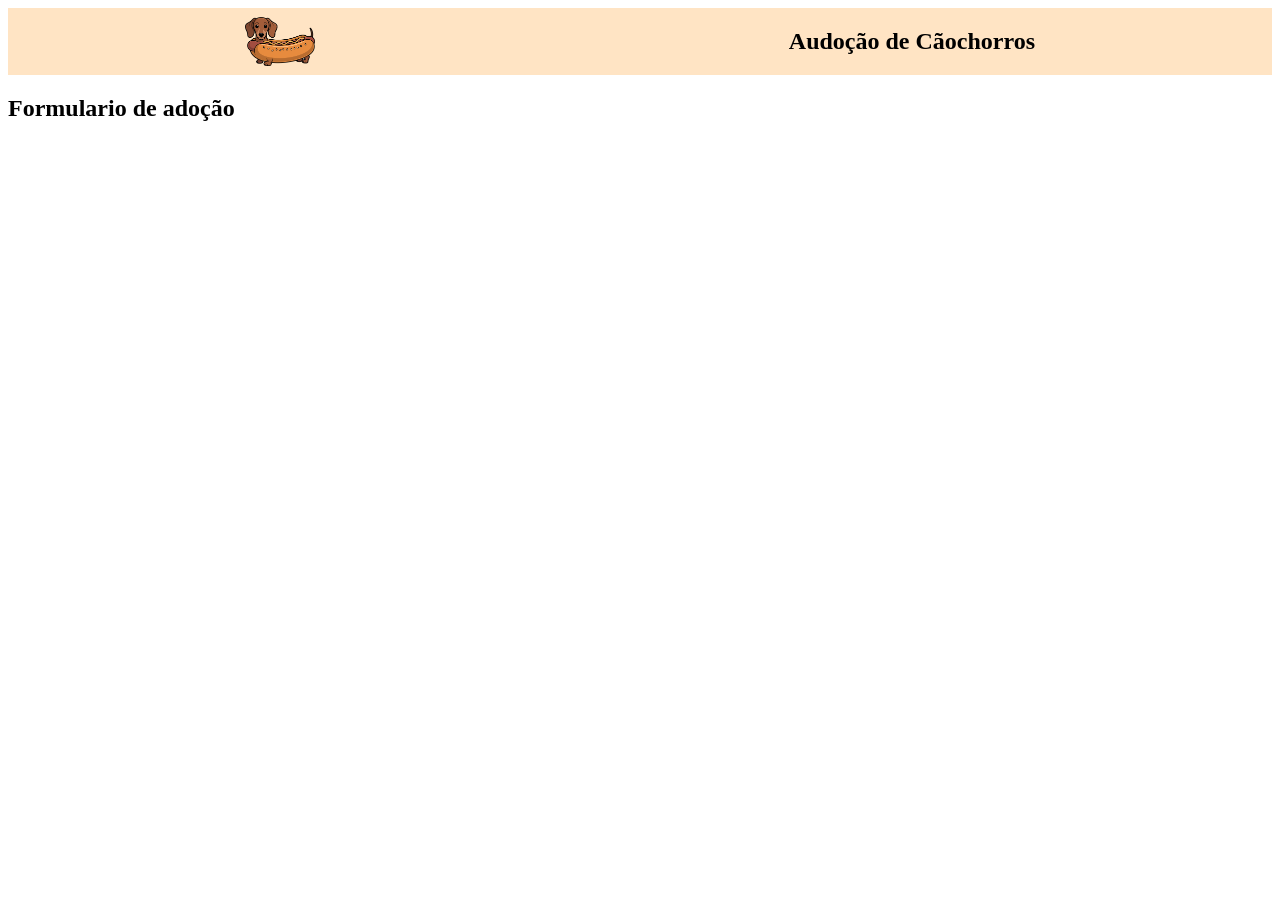
==== index.html @ 515f4a88 "add- adicionei nav" ====
<html lang="en">
<head>
    <meta charset="UTF-8">
    <meta name="viewport" content="width=device-width, initial-scale=1.0">
    <title>Projeto Adoção</title>
    <link rel="stylesheet" href="Style.css">
</head>
<body>
    <header>
        <nav>
            <img id="salsicha" src="assets/tl.webp" alt="cachorro salsicha">
            <h1>Audoção de Cãochorros</h1>
            
        </nav>
    </header>

    <main>
        <h2>Formulario de adoção</h2>
        
    </main>

    <footer>

    </footer>
</body>
<script src="java.js"></script>
</html>
---- Style.css ----
nav {
    display: flex;
    justify-content: space-around;
    align-items: center;
    background-color: bisque;
}
#salsicha {
    width: 70px;
}
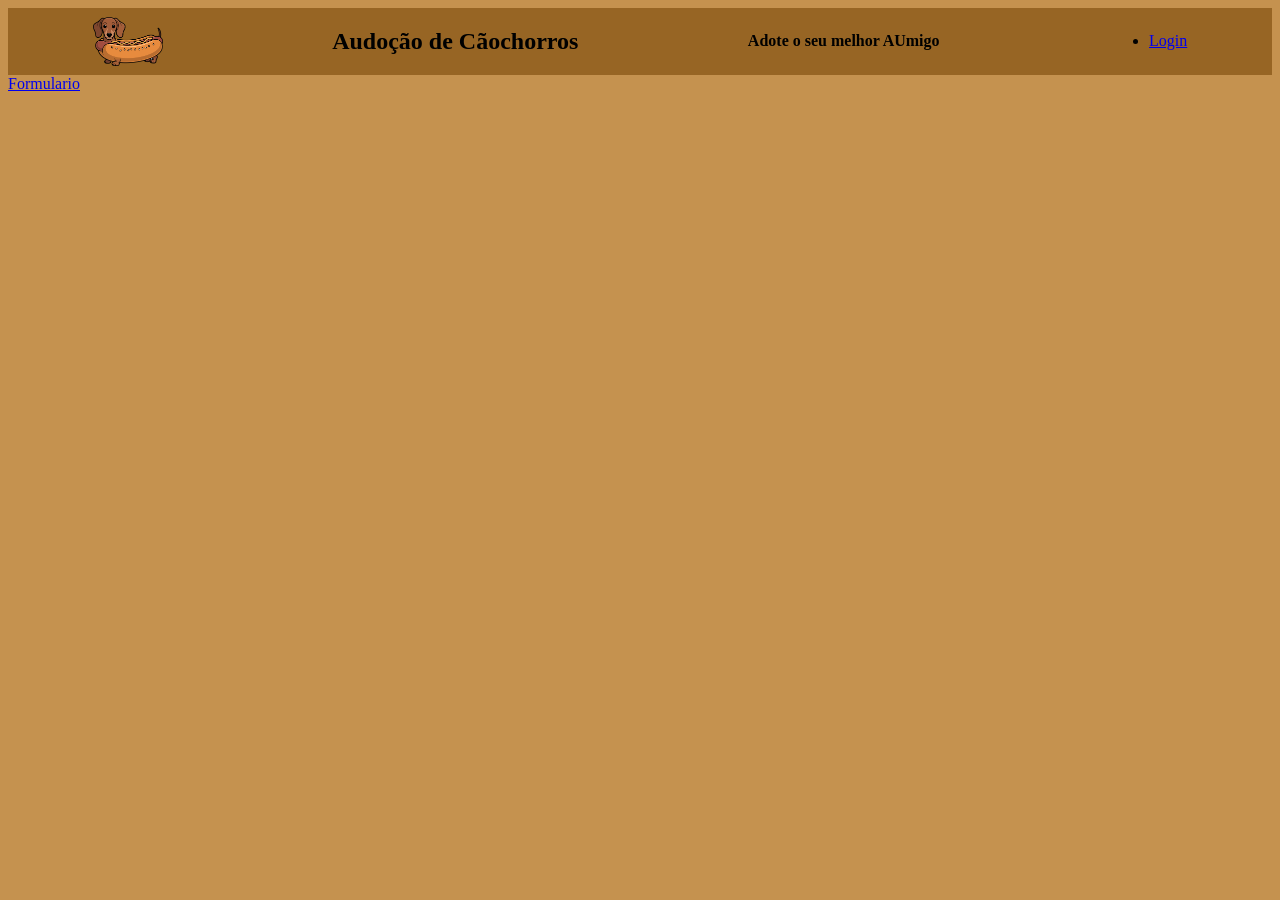
==== commit eb3cdc41: "add - adicionei index para login e formulario" ====
--- a/index.html
+++ b/index.html
@@ -10,13 +10,17 @@
         <nav>
             <img id="salsicha" src="assets/tl.webp" alt="cachorro salsicha">
             <h1>Audoção de Cãochorros</h1>
-            
+            <h4>Adote o seu melhor AUmigo</h4>
+            <ul>
+                <li><a href="login.html">Login</a></li>
+            </ul>
         </nav>
     </header>
 
     <main>
-        <h2>Formulario de adoção</h2>
+        <a href="formulario.html">Formulario</a>
         
+            </form>
     </main>
 
     <footer>
--- a/Style.css
+++ b/Style.css
@@ -2,8 +2,11 @@
     display: flex;
     justify-content: space-around;
     align-items: center;
-    background-color: bisque;
+    background-color: rgb(151, 101, 36);
 }
 #salsicha {
     width: 70px;
+}
+body {
+    background-color: rgb(197, 146, 79);
 }
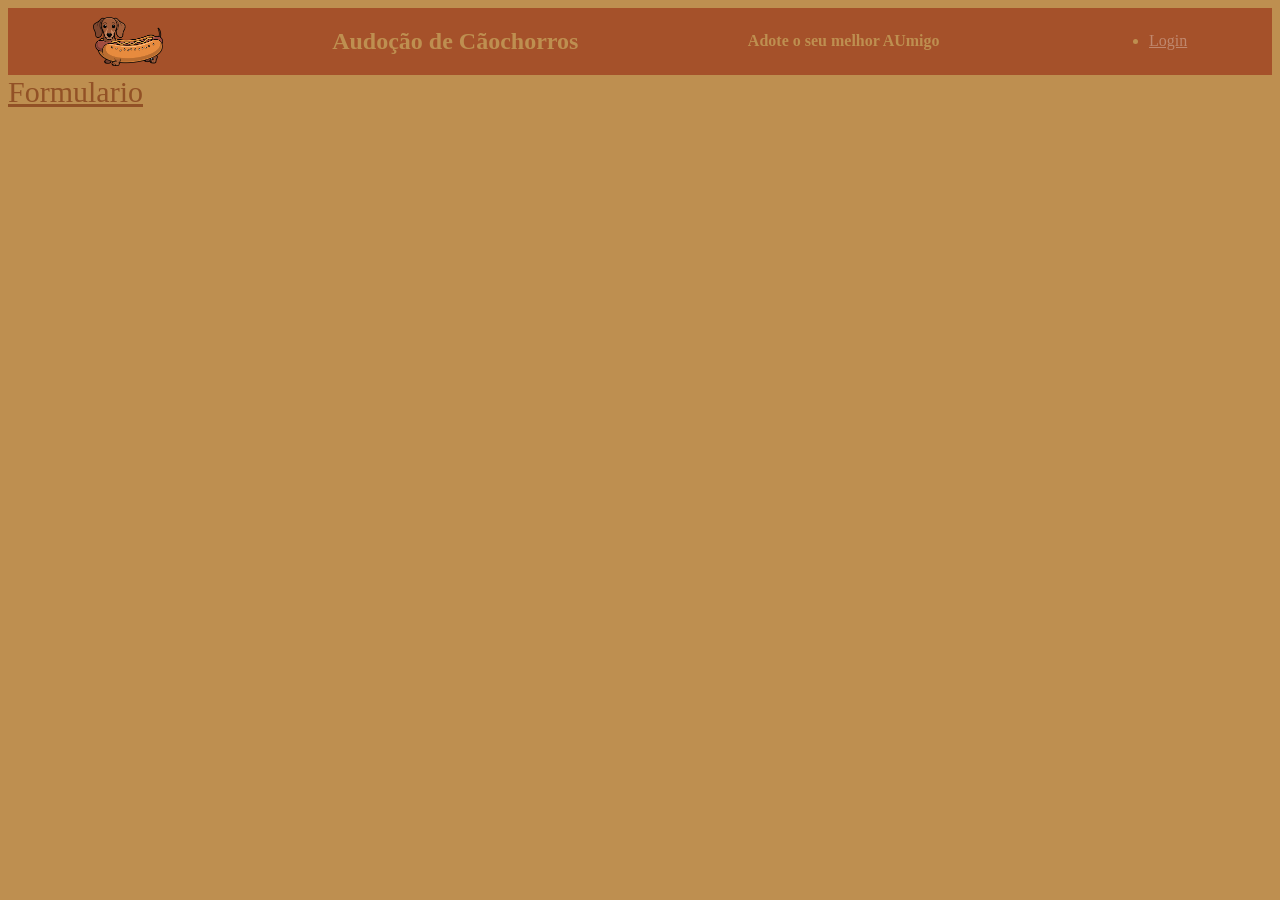
==== commit d8f5f899: "style - arrumei style do login" ====
--- a/index.html
+++ b/index.html
@@ -12,15 +12,15 @@
             <h1>Audoção de Cãochorros</h1>
             <h4>Adote o seu melhor AUmigo</h4>
             <ul>
-                <li><a href="login.html">Login</a></li>
+                <li><a id="log" href="login.html">Login</a></li>
             </ul>
         </nav>
     </header>
 
     <main>
-        <a href="formulario.html">Formulario</a>
+        <a id="lfor" href="formulario.html">Formulario</a>
         
-            </form>
+            
     </main>
 
     <footer>
--- a/Style.css
+++ b/Style.css
@@ -2,11 +2,26 @@
     display: flex;
     justify-content: space-around;
     align-items: center;
-    background-color: rgb(151, 101, 36);
+    background-color:rgb(165, 81, 42);
+    color: rgb(190, 143, 80);
 }
 #salsicha {
     width: 70px;
 }
 body {
-    background-color: rgb(197, 146, 79);
+    background-color: rgb(190, 143, 80);
+}
+#lfor{
+    color: rgb(146, 81, 38);
+    font-size: 30px;
+    
+}
+#log{
+    color: rgb(192, 136, 110);
+}
+#dog{
+    width: 50px;
+}
+#dogtris{
+    width: 60px;
 }
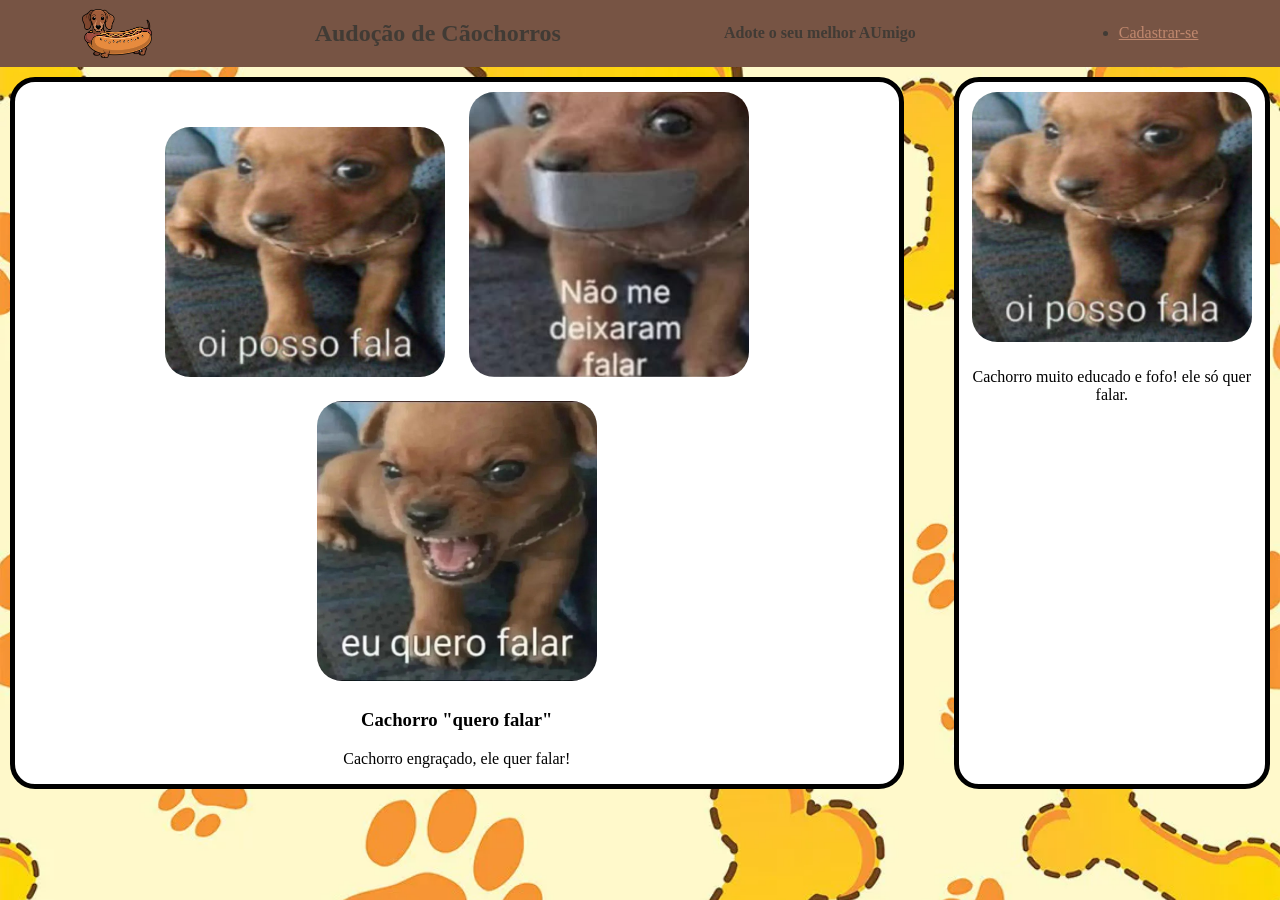
==== commit 504da5d5: "Style - deixei mais bonito e adicionei outras coisas" ====
--- a/index.html
+++ b/index.html
@@ -1,10 +1,12 @@
 <html lang="en">
+
 <head>
     <meta charset="UTF-8">
     <meta name="viewport" content="width=device-width, initial-scale=1.0">
     <title>Projeto Adoção</title>
     <link rel="stylesheet" href="Style.css">
 </head>
+
 <body>
     <header>
         <nav>
@@ -12,15 +14,37 @@
             <h1>Audoção de Cãochorros</h1>
             <h4>Adote o seu melhor AUmigo</h4>
             <ul>
-                <li><a id="log" href="login.html">Login</a></li>
+                <li><a id="log" href="login.html">Cadastrar-se</a></li>
             </ul>
         </nav>
     </header>
 
     <main>
-        <a id="lfor" href="formulario.html">Formulario</a>
-        
+        <section id="adotar">
+            <div class="Dogs">
+                <img id="posso" src="assets/oi_posso_falar.jpg" alt="Cachorro oi_posso_falar>
+                <h3>Cachorro oi posso falar? </h3>
+                <p>Cachorro muito educado e fofo! ele só quer falar.</p>
+            </div>
             
+            <div class="Dogs">
+                <img id="posso" src="assets/não_posso_falar.jpg" alt="Cachorro não posso falar>
+                
+                <p>Cachorro muito triste, não pode falar!</p>
+            </div>
+            <div class="Dogs">
+                <img id="posso" src="assets/quero_falar.jpg" Cachorro quero falar>
+                <h3>Cachorro "quero falar" </h3>
+                <p>Cachorro engraçado, ele quer falar!</p>
+            </div>
+            <div class="Dogs">
+                <img id="posso" src="assets/oi_posso_falar.jpg" alt="Cachorro oi_posso_falar>
+                <h3>Cachorro " oi posso falar?" </h3>
+                <p>Cachorro muito educado e fofo! ele só quer falar.</p>
+            </div>
+
+        </section>
+
     </main>
 
     <footer>
@@ -28,4 +52,5 @@
     </footer>
 </body>
 <script src="java.js"></script>
+
 </html>
--- a/Style.css
+++ b/Style.css
@@ -2,26 +2,90 @@
     display: flex;
     justify-content: space-around;
     align-items: center;
-    background-color:rgb(165, 81, 42);
-    color: rgb(190, 143, 80);
+    background-color:rgb(119, 84, 68);
+    color: rgb(65, 59, 53);
 }
+
 #salsicha {
     width: 70px;
 }
+
 body {
     background-color: rgb(190, 143, 80);
+    background-image: url(assets/wall3.webp);
+    background-repeat: no-repeat;    
+    background-size: cover;
+    margin: 0px;
 }
+
+.bodi{
+    background-image: url(assets/wall2.jpg);
+    margin: 0px;
+}
+
+.navlog{
+    display: flex;
+    justify-content: space-around;
+    align-items: center;
+    background-color:rgb(99, 87, 64);
+    color: rgb(255, 255, 255);
+}
+
 #lfor{
     color: rgb(146, 81, 38);
     font-size: 30px;
     
 }
+
 #log{
     color: rgb(192, 136, 110);
 }
+
 #dog{
     width: 50px;
 }
+
 #dogtris{
     width: 60px;
-}+}
+
+.logzin {
+    display: flex;
+    justify-content: center;
+    align-items: center;
+    text-align: center;
+    font-size:x-large;
+    margin: 20px;
+    
+}
+
+#form{
+border: 5px solid rgb(99, 87, 64);
+background-color: white;
+border-radius: 30px;
+padding: 10px;
+width: 400px;
+font-family: 'Segoe UI', Tahoma, Geneva, Verdana, sans-serif;
+}
+
+#adotar{
+ display: flex;
+ margin: 10px;
+ gap: 50px;
+ justify-content: center;
+}
+
+.Dogs{
+     margin: 20 px;
+    text-align: center;
+    background-color:rgb(255, 255, 255);
+    border: 5px solid rgb(0, 0, 0);
+    color: rgb(0, 0, 0);
+    border-radius: 25px;
+}
+
+#posso{
+    border-radius: 25px;
+    width: 280px;
+    margin: 10px;
+}
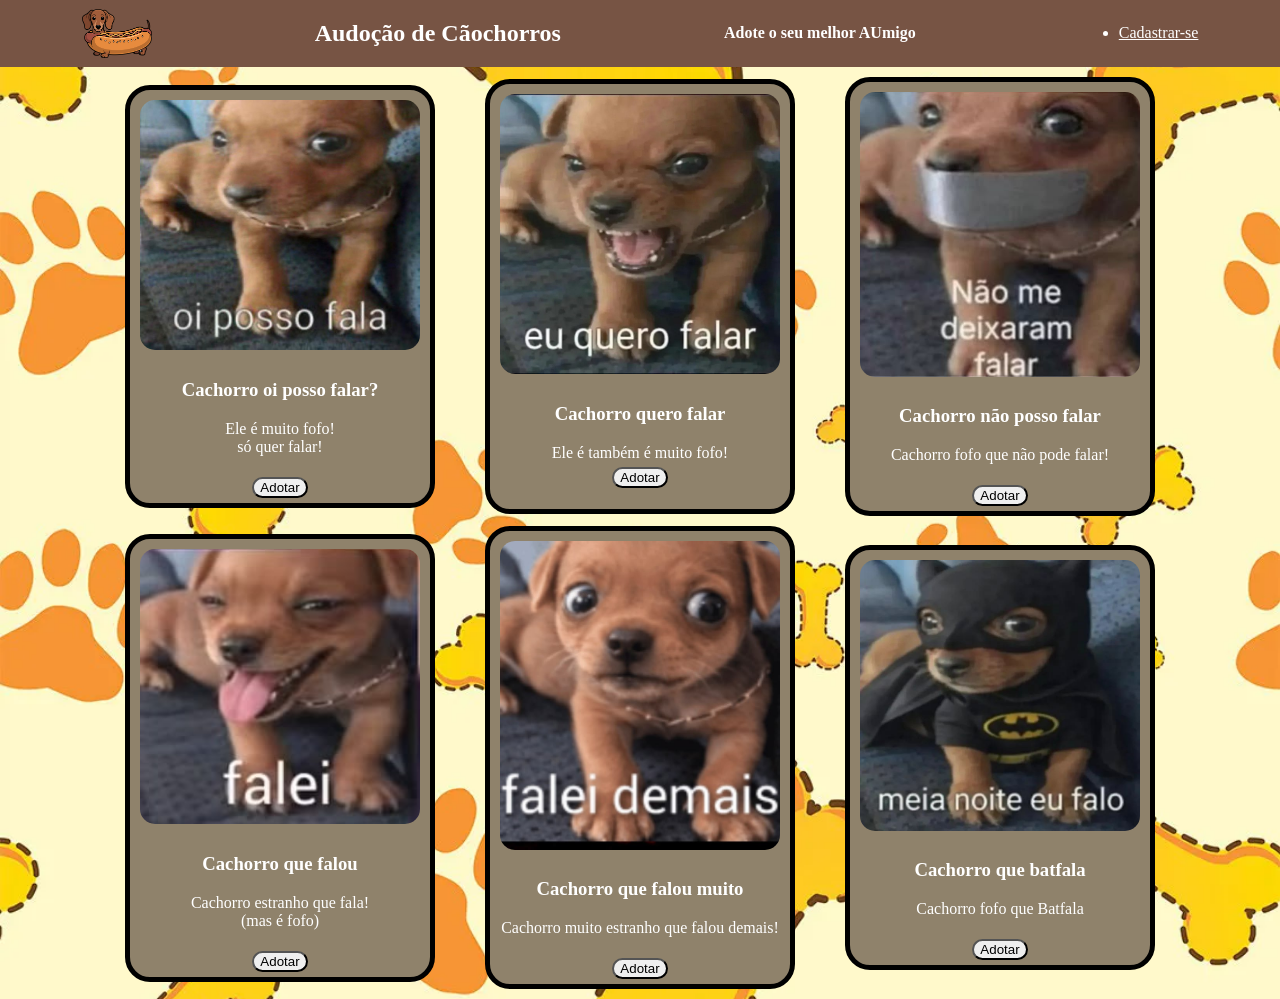
==== commit 8e675830: "feat - adicionei funçao de mostrar adoção" ====
--- a/index.html
+++ b/index.html
@@ -22,29 +22,48 @@
     <main>
         <section id="adotar">
             <div class="Dogs">
-                <img id="posso" src="assets/oi_posso_falar.jpg" alt="Cachorro oi_posso_falar>
-                <h3>Cachorro oi posso falar? </h3>
-                <p>Cachorro muito educado e fofo! ele só quer falar.</p>
-            </div>
-            
-            <div class="Dogs">
-                <img id="posso" src="assets/não_posso_falar.jpg" alt="Cachorro não posso falar>
-                
-                <p>Cachorro muito triste, não pode falar!</p>
-            </div>
-            <div class="Dogs">
-                <img id="posso" src="assets/quero_falar.jpg" Cachorro quero falar>
-                <h3>Cachorro "quero falar" </h3>
-                <p>Cachorro engraçado, ele quer falar!</p>
-            </div>
-            <div class="Dogs">
-                <img id="posso" src="assets/oi_posso_falar.jpg" alt="Cachorro oi_posso_falar>
-                <h3>Cachorro " oi posso falar?" </h3>
-                <p>Cachorro muito educado e fofo! ele só quer falar.</p>
+                <img id="posso" src="assets/oi_posso_falar.jpg" alt="posso falar?">
+                <h3>Cachorro oi posso falar?</h3>
+                <p>Ele é muito fofo! <br>só quer falar!</p>
+                <button onclick="">Adotar</button>
             </div>
 
+            <div class="Dogs">
+                <img id="posso" src="assets/quero_falar.jpg" alt="quero falar">
+                <h3>Cachorro quero falar</h3>
+                <p>Ele é também é muito fofo! <br>
+                <button onclick="">Adotar</button>
+            </div>
+
+            <div class="Dogs">
+                <img id="posso" src="assets/não_posso_falar.jpg" alt="não posso falar">
+                <h3>Cachorro não posso falar</h3>
+                <p>Cachorro fofo que não pode falar!</p>
+                <button onclick="">Adotar</button>
+            </div>
         </section>
+        <section id="adotar">
+            <div class="Dogs">
+                <img id="posso" src="assets/falei.jpg" alt="falei">
+                <h3>Cachorro que falou</h3>
+                <p>Cachorro estranho que fala! <br> (mas é fofo)</p>
+                <button onclick="">Adotar</button>
+            </div>
 
+            <div class="Dogs">
+                <img id="posso" src="assets/falei_dms.jpg" alt="falei demais">
+                <h3>Cachorro que falou muito</h3>
+                <p>Cachorro muito estranho que falou demais!</p>
+                <button onclick="">Adotar</button>
+            </div>
+
+            <div class="Dogs">
+                <img id="posso" src="assets/dog_batman.jpg" alt="meia noite eu falo">
+                <h3>Cachorro que batfala</h3>
+                <p>Cachorro fofo que Batfala</p>
+                <button onclick="">Adotar</button>
+            </div>
+        </section>
     </main>
 
     <footer>
--- a/Style.css
+++ b/Style.css
@@ -3,7 +3,7 @@
     justify-content: space-around;
     align-items: center;
     background-color:rgb(119, 84, 68);
-    color: rgb(65, 59, 53);
+    color: rgb(255, 255, 255);
 }
 
 #salsicha {
@@ -38,7 +38,7 @@
 }
 
 #log{
-    color: rgb(192, 136, 110);
+    color: rgb(255, 255, 255);
 }
 
 #dog{
@@ -61,31 +61,51 @@
 
 #form{
 border: 5px solid rgb(99, 87, 64);
-background-color: white;
+background-color:rgb(143, 130, 107);
 border-radius: 30px;
 padding: 10px;
 width: 400px;
 font-family: 'Segoe UI', Tahoma, Geneva, Verdana, sans-serif;
+color: white;
 }
 
 #adotar{
  display: flex;
  margin: 10px;
  gap: 50px;
- justify-content: center;
+ justify-content:center;
+ align-items: center;
 }
 
 .Dogs{
      margin: 20 px;
     text-align: center;
-    background-color:rgb(255, 255, 255);
+    background-color:rgb(143, 130, 107);
     border: 5px solid rgb(0, 0, 0);
-    color: rgb(0, 0, 0);
+    color: rgb(255, 255, 255);
     border-radius: 25px;
+    align-items: center;
 }
 
 #posso{
     border-radius: 25px;
     width: 280px;
-    margin: 10px;
+    padding: 10px;
 }
+button {
+    margin: 5px;
+    font-family: 'Segoe UI', Tahoma, Geneva, Verdana, sans-serif;
+    border-radius: 25px;
+    cursor: pointer;
+}
+#botao2{
+    font-size: x-large;
+    border-radius: 5px;
+    background-color: rgb(143, 130, 107);
+    color: white;
+    cursor: pointer;
+}
+input{
+    
+    background-color: rgb(255, 255, 255);
+}
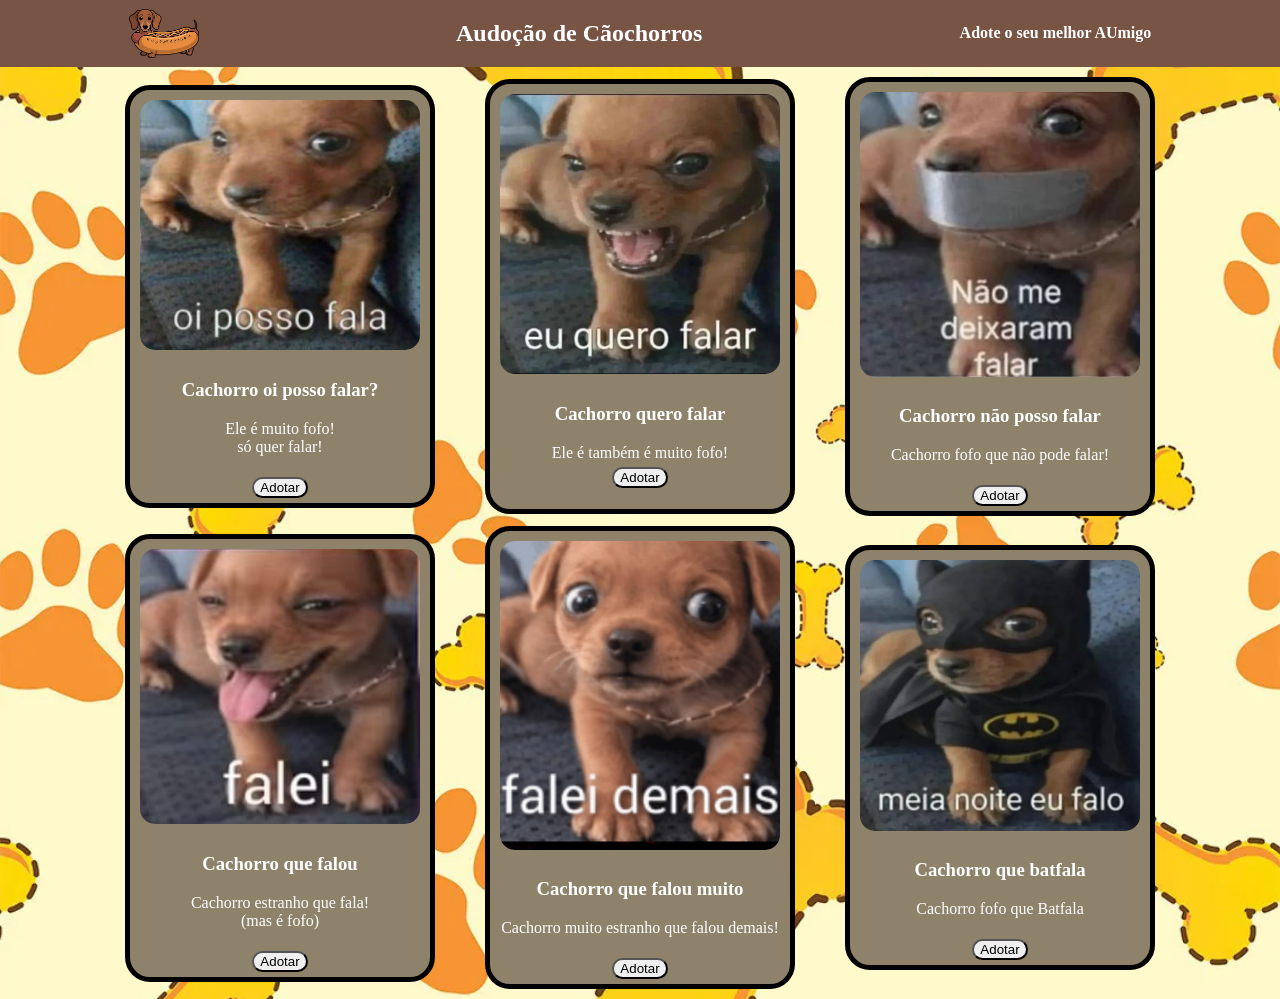
==== commit 9132c6e4: "fix - arrumei um pequeno erro" ====
--- a/index.html
+++ b/index.html
@@ -13,9 +13,7 @@
             <img id="salsicha" src="assets/tl.webp" alt="cachorro salsicha">
             <h1>Audoção de Cãochorros</h1>
             <h4>Adote o seu melhor AUmigo</h4>
-            <ul>
-                <li><a id="log" href="login.html">Cadastrar-se</a></li>
-            </ul>
+            
         </nav>
     </header>
 
@@ -25,21 +23,21 @@
                 <img id="posso" src="assets/oi_posso_falar.jpg" alt="posso falar?">
                 <h3>Cachorro oi posso falar?</h3>
                 <p>Ele é muito fofo! <br>só quer falar!</p>
-                <button onclick="">Adotar</button>
+                <button onclick="adotar()">Adotar</button>
             </div>
 
             <div class="Dogs">
                 <img id="posso" src="assets/quero_falar.jpg" alt="quero falar">
                 <h3>Cachorro quero falar</h3>
                 <p>Ele é também é muito fofo! <br>
-                <button onclick="">Adotar</button>
+                <button onclick="adotar()">Adotar</button>
             </div>
 
             <div class="Dogs">
                 <img id="posso" src="assets/não_posso_falar.jpg" alt="não posso falar">
                 <h3>Cachorro não posso falar</h3>
                 <p>Cachorro fofo que não pode falar!</p>
-                <button onclick="">Adotar</button>
+                <button onclick="adotar()">Adotar</button>
             </div>
         </section>
         <section id="adotar">
@@ -47,21 +45,21 @@
                 <img id="posso" src="assets/falei.jpg" alt="falei">
                 <h3>Cachorro que falou</h3>
                 <p>Cachorro estranho que fala! <br> (mas é fofo)</p>
-                <button onclick="">Adotar</button>
+                <button onclick="adotar()">Adotar</button>
             </div>
 
             <div class="Dogs">
                 <img id="posso" src="assets/falei_dms.jpg" alt="falei demais">
                 <h3>Cachorro que falou muito</h3>
                 <p>Cachorro muito estranho que falou demais!</p>
-                <button onclick="">Adotar</button>
+                <button onclick="adotar()">Adotar</button>
             </div>
 
             <div class="Dogs">
                 <img id="posso" src="assets/dog_batman.jpg" alt="meia noite eu falo">
                 <h3>Cachorro que batfala</h3>
                 <p>Cachorro fofo que Batfala</p>
-                <button onclick="">Adotar</button>
+                <button onclick="adotar()">Adotar</button>
             </div>
         </section>
     </main>
